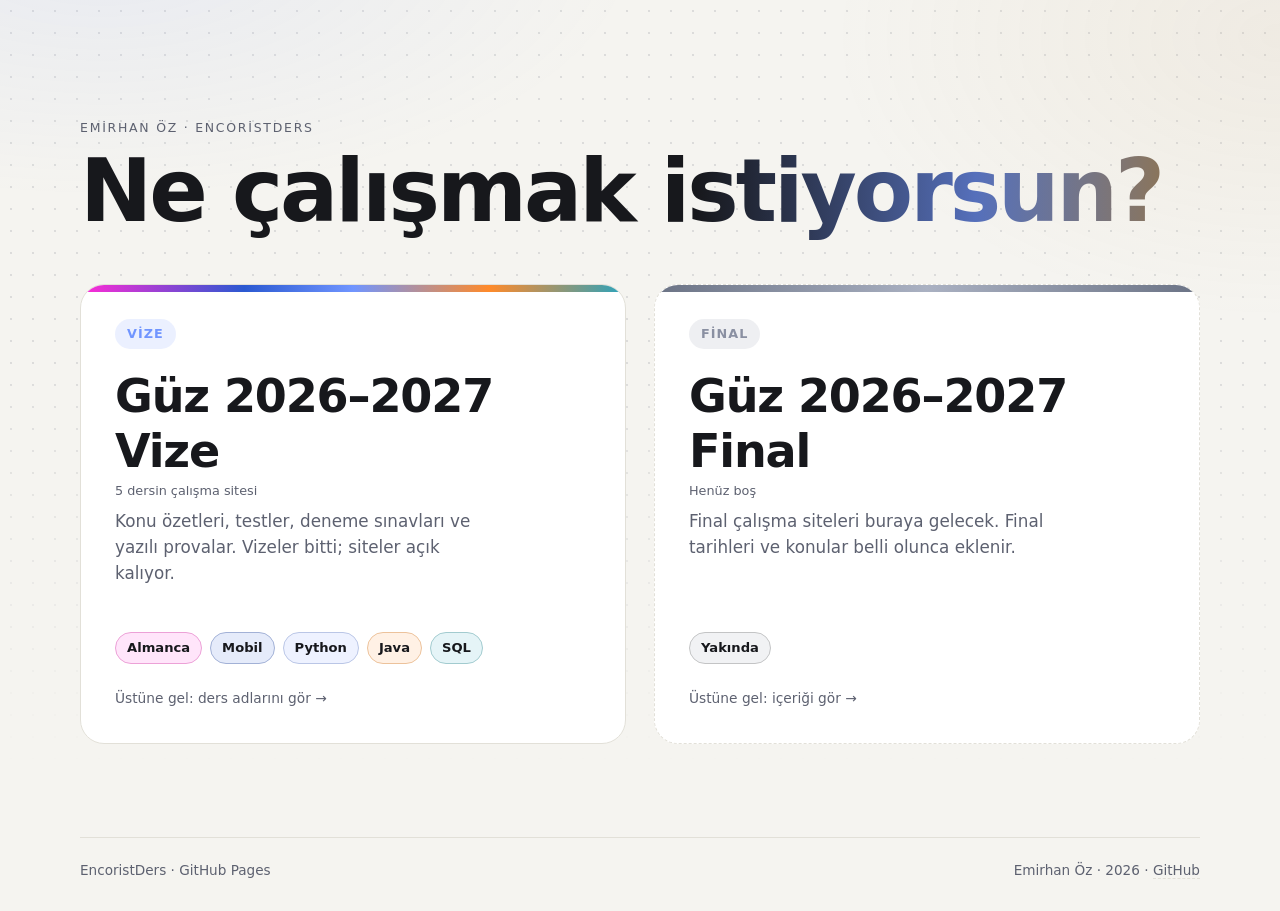
==== index.html @ 5b4c693f "EncoristDers: alt yazı kaldırıldı, başlığa 2 sn'lik parlama efekti Co-Authored-By: Claude Opus 5.5 <" ====
<!DOCTYPE html>
<html lang="tr">
<head>
<meta charset="utf-8">
<meta name="viewport" content="width=device-width, initial-scale=1">
<title>EncoristDers · Çalışma siteleri</title>
<meta name="description" content="GER101 Almanca, MBP221 Mobil Uygulamalar, MBP207 Görsel Programlama, MBP205 Nesne Tabanlı Programlama II ve MBP203 Veri Tabanı ve Yönetimi çalışma siteleri tek yerde.">
<style>

  :root{
    --c1:#7095ff; --c2:#b48a49;
    --bg:#0e0f13; --panel:#16181f; --line:#262a35; --ink:#eceef3; --mute:#9aa1b2;
  }
  @media (prefers-color-scheme: light){
    :root{ --bg:#f5f4f0; --panel:#ffffff; --line:#e2e0d8; --ink:#17181c; --mute:#5d6170; }
  }
  *{box-sizing:border-box}
  html,body{margin:0}
  body{
    min-height:100vh; background:var(--bg); color:var(--ink);
    font:16px/1.55 system-ui,-apple-system,"Segoe UI",Roboto,sans-serif;
    display:flex; flex-direction:column;
  }
  main{width:min(1120px,92vw); margin:0 auto; padding:clamp(40px,9vh,96px) 0 56px; flex:1}
  .eyebrow{font-size:.78rem; letter-spacing:.14em; text-transform:uppercase; color:var(--mute); margin:0 0 10px}
  h1{font-size:clamp(2.2rem,5.5vw,3.6rem); line-height:1.05; margin:0 0 14px; letter-spacing:-.02em}
  .lead{color:var(--mute); max-width:46ch; margin:0 0 48px; font-size:1.05rem}

  /* ---------- kartlar ---------- */
  .grid{display:grid; gap:18px; grid-template-columns:repeat(auto-fit,minmax(240px,1fr))}
  /* Kart dururken hiç dönüştürülmez (düz, tam çözünürlük). Büyüme ölçekle değil gerçek boyutla yapılır. */
  a.card{
    display:block; height:276px; text-decoration:none; color:inherit; border-radius:18px; outline:none;
    position:relative; z-index:0; perspective:1200px;
  }
  .flip{
    position:absolute; inset:0;
    transition:transform .85s cubic-bezier(.45,.05,.2,1.12), inset .55s cubic-bezier(.34,1.45,.55,1);
  }
  a.card.p3d .flip{transform-style:preserve-3d}
  .face{
    position:absolute; inset:0; border-radius:18px; overflow:hidden;
    backface-visibility:hidden; -webkit-backface-visibility:hidden;
    display:flex; flex-direction:column; gap:10px; padding:24px;
    -webkit-font-smoothing:antialiased; text-rendering:optimizeLegibility;
  }
  .face > *{position:relative; z-index:1}
  .front{background:var(--panel); border:1px solid var(--line)}
  .front::before{content:""; position:absolute; inset:0 0 auto 0; height:5px; background:var(--accent)}
  .back{transform:rotateY(180deg)}

  a.card.hov{z-index:2}
  a.card.hov .flip{inset:-10px -9px}
  a.card.flipped .flip{transform:rotateY(180deg)}
  /* Dönüş bitince: 3B katman kalkar, arka yüz düz ve net çizilir */
  a.card.settled .flip{transform:none; transform-style:flat; transition:none}
  a.card.settled .front{visibility:hidden}
  a.card.settled .back{transform:none}
  a.card.snap .flip{transition:none}
  a.card:focus-visible .face{box-shadow:0 0 0 3px var(--accent)}

  .tag{
    align-self:flex-start; font-size:.72rem; font-weight:600; letter-spacing:.08em; text-transform:uppercase;
    padding:4px 10px; border-radius:999px; color:var(--accent);
    background:color-mix(in srgb, var(--accent) 14%, transparent);
  }
  .front h2{margin:4px 0 0; font-size:1.35rem; letter-spacing:-.01em; line-height:1.2}
  .front p{margin:0; color:var(--mute); font-size:.93rem}
  .hint{margin-top:auto; font-size:.8rem; color:var(--mute)}
  .go{margin-top:auto; font-weight:600; font-size:.9rem}

  .front h2 small{display:block; font-size:.8rem; font-weight:500; color:var(--mute); margin-top:3px; letter-spacing:0}
  .front p{margin-bottom:auto}

  /* ---------- arka yüz: Starter Python kart yapısı ---------- */
  .back{padding:0; gap:0; background:#0f1218; color:#e5e8ee; border:1px solid #262c37; box-shadow:0 8px 26px rgba(0,0,0,.35);
    background-image:radial-gradient(circle at 100% 100%, var(--g2), transparent 55%), radial-gradient(circle at 0% 0%, var(--g1), transparent 50%)}
  .ui-bar{display:flex; gap:6px; align-items:center; padding:12px 16px; background:#161a22; border-bottom:1px solid #262c37; position:relative}
  .ui-bar::after{content:""; position:absolute; left:0; right:0; bottom:-1px; height:2px; background:var(--band)}
  .ui-bar i{display:block; padding:4px 10px; border-radius:7px; font-style:normal; font-size:.78rem; color:#98a1b1; white-space:nowrap}
  .ui-bar i.on{background:var(--soft); color:var(--hi); font-weight:600}
  .ui-body{padding:10px 16px 12px; display:flex; flex-direction:column; gap:7px; flex:1}
  .b-title.sm{display:block; font-weight:700; font-size:1rem; background:var(--band); -webkit-background-clip:text; background-clip:text; color:transparent; width:fit-content}
  .code2{font-family:"JetBrains Mono","Cascadia Code",Consolas,Menlo,monospace; font-size:.72rem; line-height:1.5; background:#0b0e13; color:#e5e8ee;
    border:1px solid #262c37; border-radius:10px; padding:8px 11px; white-space:pre; overflow:hidden}
  .code2 .k{color:var(--hi)} .code2 .s{color:#a5e3a1} .code2 .f{color:#f0c38e} .code2 .n{color:#f0c38e} .code2 .t{color:#7fc6ff} .code2 .a{color:#e5c07b}
  .mini{background:#161a22; border:1px solid #262c37; border-radius:10px; padding:8px 11px; display:flex; flex-direction:column; gap:5px; font-size:.74rem; line-height:1.35}
  .mini b{font-weight:600; color:#e5e8ee; font-size:.78rem}
  .mini span{display:flex; align-items:center; gap:7px; color:#c9cfda}
  .mini em{flex:none; min-width:30px; text-align:center; padding:1px 6px; border-radius:6px; font-style:normal; font-size:.66rem; font-weight:700}
  .mini em.der{color:#3fa9ff; background:rgba(63,169,255,.14)} .mini em.die{color:#ff4fd8; background:rgba(255,79,216,.14)} .mini em.das{color:#39ff88; background:rgba(57,255,136,.12)}
  .staffbox{background:#161a22; border:1px solid #262c37; border-radius:10px; padding:6px 10px; color:#e5e8ee}
  .staffbox svg{display:block; width:100%; height:52px}
  .go{color:var(--hi)}
  .wm{position:absolute !important; z-index:0 !important; left:0; right:0; text-align:center; bottom:38px; line-height:1.35; padding:.12em 0; font-weight:800;
      letter-spacing:-.03em; pointer-events:none; white-space:nowrap; user-select:none; font-size:2.6rem; color:transparent;
      background:var(--band); -webkit-background-clip:text; background-clip:text; opacity:.3}
  .front::before{background:var(--band)}

  .ger{--accent:#ff2bd6; --band:linear-gradient(90deg,#00f0ff,#ff2bd6); --soft:#2a1430; --hi:#5ff6ff; --g1:rgba(0,240,255,.14); --g2:rgba(255,43,214,.18)}
  .mbp{--accent:#2b59d1; --band:linear-gradient(90deg,#2b59d1,#7095ff); --soft:#1b2440; --hi:#8fb0ff; --g1:rgba(43,89,209,.16); --g2:rgba(112,149,255,.14)}
  .py{--accent:#7095ff; --band:linear-gradient(90deg,#7095ff,#4fc3dc); --soft:#1b2440; --hi:#9ab4ff; --g1:rgba(112,149,255,.15); --g2:rgba(79,195,220,.14)}
  .oop{--accent:#d9600b; --band:linear-gradient(90deg,#ffb45c,#ff8a2a 50%,#5fa8e0); --soft:#33261a; --hi:#ffad5e; --g1:rgba(255,138,42,.15); --g2:rgba(95,168,224,.14)}
  .db{--accent:#00758f; --band:linear-gradient(90deg,#4cc3dc,#2aa3bd 45%,#f5a945); --soft:#14303a; --hi:#6fd6ec; --g1:rgba(76,195,220,.15); --g2:rgba(245,169,69,.14)}

  /* dokunmatik: takla yok, kart düz kalır */
  @media (prefers-reduced-motion: reduce){ .flip{transition:none} }


  /* ---------- sayfa dolgusu: soluk doku + ek bölümler ---------- */
  body{position:relative; isolation:isolate}
  body::before{content:""; position:fixed; inset:0; z-index:-1; pointer-events:none;
    background:
      radial-gradient(60vw 40vh at 8% -6%, rgba(112,149,255,.09), transparent 70%),
      radial-gradient(50vw 45vh at 100% 4%, rgba(180,138,73,.08), transparent 70%),
      radial-gradient(rgba(140,146,160,.18) 1px, transparent 1.4px) 0 0/22px 22px;
    background:
      radial-gradient(60vw 40vh at 8% -6%, color-mix(in srgb, var(--c1) 9%, transparent), transparent 70%),
      radial-gradient(50vw 45vh at 100% 4%, color-mix(in srgb, var(--c2) 8%, transparent), transparent 70%),
      radial-gradient(color-mix(in srgb, var(--mute) 16%, transparent) 1px, transparent 1.4px) 0 0/22px 22px;
    -webkit-mask-image:linear-gradient(180deg,#000 0,#000 40%,transparent 85%); mask-image:linear-gradient(180deg,#000 0,#000 40%,transparent 85%)}
  .lead{margin-bottom:22px}
  .stats{display:flex; flex-wrap:wrap; gap:8px; list-style:none; padding:0; margin:0 0 40px}
  .stats li{display:inline-flex; align-items:baseline; gap:6px; padding:6px 13px; border-radius:99px; font-size:.86rem; color:var(--mute);
    background:color-mix(in srgb, var(--panel) 70%, transparent); border:1px solid var(--line)}
  .stats b{color:var(--ink); font-weight:700}
  @media (max-width:640px){
    body::before{-webkit-mask-image:linear-gradient(180deg,#000 0,#000 55%,rgba(0,0,0,.35) 100%); mask-image:linear-gradient(180deg,#000 0,#000 55%,rgba(0,0,0,.35) 100%);
      background:
        radial-gradient(110vw 45vh at 0% -8%, rgba(112,149,255,.15), transparent 70%),
        radial-gradient(100vw 50vh at 100% 12%, rgba(180,138,73,.13), transparent 70%),
        radial-gradient(rgba(140,146,160,.2) 1px, transparent 1.5px) 0 0/20px 20px}
  }
  .more{margin-top:56px}
  .sec{display:flex; align-items:center; gap:10px; font-size:.78rem; letter-spacing:.14em; text-transform:uppercase; color:var(--mute); font-weight:700; margin:0 0 14px}
  .sec::after{content:""; flex:1; height:1px; background:var(--line)}
  .ql-grid{display:grid; gap:14px; grid-template-columns:repeat(auto-fit,minmax(220px,1fr))}
  .ql{--cm:color-mix(in srgb, var(--c) 55%, var(--mute)); background:color-mix(in srgb, var(--panel) 82%, transparent); border:1px solid var(--line);
    border-radius:16px; padding:16px 16px 10px; position:relative; overflow:hidden}
  .ql::before{content:""; position:absolute; inset:0 auto 0 0; width:3px; background:var(--cm); opacity:.7}
  .ql-h{display:flex; align-items:center; gap:8px; margin:0 0 8px; font-weight:700; font-size:.95rem}
  .ql-h i{width:8px; height:8px; border-radius:50%; background:var(--cm)}
  .ql-h small{margin-left:auto; color:var(--mute); font-weight:500; font-size:.78rem}
  .ql a{display:flex; justify-content:space-between; gap:8px; padding:7px 8px; margin:0 -8px; border-radius:8px; color:var(--mute); text-decoration:none; font-size:.9rem;
    transition:background .2s, color .2s}
  .ql a span{opacity:0; transform:translateX(-4px); transition:.2s}
  .ql a:hover, .ql a:focus-visible{color:var(--ink); background:color-mix(in srgb, var(--cm) 12%, transparent); outline:none}
  .ql a:hover span, .ql a:focus-visible span{opacity:1; transform:none; color:var(--cm)}
  .duo{display:grid; gap:14px; grid-template-columns:1.15fr 1fr; margin-top:34px}
  @media (max-width:820px){ .duo{grid-template-columns:1fr} }
  .panel{background:color-mix(in srgb, var(--panel) 82%, transparent); border:1px solid var(--line); border-radius:16px; padding:18px 18px 8px}
  .tl{list-style:none; margin:0; padding:0}
  .tl li{display:grid; grid-template-columns:auto 1fr; gap:4px 12px; padding:0 0 14px 0; position:relative}
  .tl li::before{content:""; grid-row:1/3; width:9px; height:9px; margin-top:6px; border-radius:50%; background:var(--panel);
    border:2px solid color-mix(in srgb, var(--c) 55%, var(--mute))}
  .tl li:not(:last-child)::after{content:""; position:absolute; left:5px; top:19px; bottom:2px; width:1px; background:var(--line)}
  .tl b{font-size:.93rem}
  .tl span{grid-column:2; color:var(--mute); font-size:.86rem}
  .steps{list-style:none; counter-reset:s; margin:0; padding:0}
  .steps li{counter-increment:s; display:grid; grid-template-columns:30px 1fr; gap:10px; padding:0 0 14px}
  .steps li::before{content:counter(s); width:26px; height:26px; display:grid; place-items:center; border-radius:8px; font-weight:700; font-size:.85rem;
    color:var(--mute); background:color-mix(in srgb, var(--mute) 12%, transparent)}
  .steps b{display:block; font-size:.93rem}
  .steps span{color:var(--mute); font-size:.86rem}
  footer{display:flex; flex-wrap:wrap; gap:6px 18px; justify-content:space-between}
  footer a{color:var(--mute); text-decoration:none; border-bottom:1px dashed var(--line)}
  footer a:hover{color:var(--ink)}
  footer{width:min(1120px,92vw); margin:0 auto; padding:22px 0 30px; border-top:1px solid var(--line); color:var(--mute); font-size:.85rem}

  /* ---------- ana ekran: "Ne çalışmak istiyorsun?" ---------- */
  .home{min-height:calc(100vh - 200px); display:flex; flex-direction:column; justify-content:center}
  .ask{font-size:clamp(2.6rem,7.2vw,5.4rem); line-height:1.02; letter-spacing:-.035em; margin:0 0 14px; font-weight:800;
    background:linear-gradient(90deg,var(--ink) 0 55%,color-mix(in srgb,var(--c1) 70%,var(--ink)) 80%,color-mix(in srgb,var(--c2) 80%,var(--ink)));
    -webkit-background-clip:text; background-clip:text; color:transparent; padding-bottom:.06em}
  .home .ask{margin-bottom:44px; animation:ask-glow 2s ease-in-out infinite}
  @keyframes ask-glow{
    0%,100%{filter:drop-shadow(0 0 0 transparent)}
    50%{filter:drop-shadow(0 0 14px color-mix(in srgb,var(--c1) 55%,transparent)) drop-shadow(0 0 30px color-mix(in srgb,var(--c2) 28%,transparent))}
  }
  @media (prefers-reduced-motion: reduce){ .home .ask{animation:none} }
  .big-grid{display:grid; gap:28px; grid-template-columns:repeat(2,minmax(0,1fr))}
  @media (max-width:760px){ .big-grid{grid-template-columns:1fr; gap:18px} a.card.big{height:360px} a.card.big .face{padding:26px} }
  @media (hover:none){ a.card.big .hint{display:none} }
  a.card.big{height:460px}
  a.card.big .face{padding:34px; border-radius:24px}
  a.card.big .back{padding:0}
  a.card.big .front::before{height:7px}
  a.card.big.hov .flip{inset:-14px -12px}
  a.card.big .front h2{font-size:clamp(2rem,3.6vw,2.9rem); letter-spacing:-.025em; margin-top:10px}
  a.card.big .front p{font-size:1.05rem; max-width:34ch}
  a.card.big .tag{font-size:.8rem; padding:5px 12px}
  .chips{display:flex; flex-wrap:wrap; gap:8px; margin-top:auto}
  .chips i{font-style:normal; font-size:.82rem; font-weight:600; padding:5px 11px; border-radius:999px; border:1px solid var(--line);
    color:var(--ink); background:color-mix(in srgb,var(--c) 12%,transparent); border-color:color-mix(in srgb,var(--c) 35%,var(--line))}
  a.card.big .hint{margin-top:14px; font-size:.86rem}
  a.card.big .wm{font-size:5.2rem; bottom:26px; opacity:.22}
  a.card.big .ui-bar{padding:14px 20px} a.card.big .ui-bar i{font-size:.86rem}
  a.card.big .ui-body{padding:16px 22px 18px; gap:9px}
  a.card.big .b-title.sm{font-size:1.25rem; margin-bottom:4px}
  .rows{display:flex; flex-direction:column; gap:8px}
  .rows span{display:flex; align-items:center; gap:12px; background:#161a22; border:1px solid #262c37; border-radius:12px; padding:9px 14px;
    font-size:.98rem; font-weight:600; color:#e5e8ee; position:relative; overflow:hidden}
  .rows span::before{content:""; position:absolute; inset:0 auto 0 0; width:4px; background:var(--c)}
  .rows em{flex:none; min-width:70px; font-style:normal; font-size:.74rem; font-weight:800; letter-spacing:.06em; color:var(--c);
    padding:3px 8px; border-radius:7px; background:color-mix(in srgb,var(--c) 16%,transparent); text-align:center}
  .rows small{margin-left:auto; font-size:.76rem; font-weight:500; color:#98a1b1; white-space:nowrap}
  @media (max-width:520px){ .rows small{display:none} }
  .all{--accent:#7095ff; --band:linear-gradient(90deg,#ff2bd6,#2b59d1 30%,#7095ff 50%,#ff8a2a 75%,#2aa3bd); --soft:#1b2440; --hi:#9ab4ff;
    --g1:rgba(112,149,255,.16); --g2:rgba(255,138,42,.13)}
  /* dokunmatikte arka yüz görünmediği için ön yüzde ders çipleri var */
  .back-link{display:inline-flex; gap:8px; align-items:center; color:var(--mute); text-decoration:none; font-size:.92rem; margin:0 0 18px}
  .back-link:hover{color:var(--ink)}
  .fin{--accent:#8a90a2; --band:linear-gradient(90deg,#6b7385,#aab1c2 50%,#6b7385); --soft:#22262f; --hi:#c6ccd9; --g1:rgba(170,177,194,.10); --g2:rgba(107,115,133,.12)}
  .fin .front{border-style:dashed}
  .empty{display:flex; flex-direction:column; gap:6px; background:#161a22; border:1px dashed #3a4150; border-radius:12px; padding:22px 18px; color:#98a1b1; font-size:.92rem; text-align:center}
  .empty b{color:#e5e8ee; font-size:1.05rem}
  .final-empty{display:flex; flex-direction:column; gap:8px; align-items:flex-start; margin-top:26px; padding:34px 30px; border:1.5px dashed var(--line); border-radius:22px;
    background:color-mix(in srgb, var(--panel) 70%, transparent); color:var(--mute); max-width:640px}
  .final-empty b{color:var(--ink); font-size:1.25rem}
  .final-empty a{margin-top:8px; color:var(--c1); font-weight:600; text-decoration:none}
  [hidden]{display:none !important}
</style>
<style id="vt-slide">
@view-transition{navigation:auto}
::view-transition-old(root){animation:.5s cubic-bezier(.65,0,.25,1) both vt-out-l}
::view-transition-new(root){animation:.5s cubic-bezier(.65,0,.25,1) both vt-in-r}
html:active-view-transition-type(back)::view-transition-old(root){animation-name:vt-out-r}
html:active-view-transition-type(back)::view-transition-new(root){animation-name:vt-in-l}
@keyframes vt-out-l{to{transform:translateX(-100%)}}
@keyframes vt-in-r{from{transform:translateX(100%)}}
@keyframes vt-out-r{to{transform:translateX(100%)}}
@keyframes vt-in-l{from{transform:translateX(-100%)}}
@media (prefers-reduced-motion:reduce){@view-transition{navigation:none}}
</style>
<script id="vt-dir">
addEventListener('pagereveal',function(e){if(!e.viewTransition)return;try{var a=navigation.activation;if(!a||!a.from)return;var d=function(u){return new URL(u).pathname.replace(/index\.html$/,'').split('/').filter(Boolean).length};e.viewTransition.types.add(d(a.entry.url)<d(a.from.url)?'back':'forward')}catch(_){}});
</script>
</head>
<body>
<main>
  <section class="home" id="home">
    <p class="eyebrow">Emirhan Öz · EncoristDers</p>
    <h1 class="ask">Ne çalışmak istiyorsun?</h1>
    <div class="big-grid">
      <a class="card big all" href="#vize" aria-label="Güz 2026–2027 Vize: 5 dersin çalışma sitelerini aç">
        <div class="flip">
          <div class="face front">
            <span class="tag">Vize</span>
            <h2>Güz 2026–2027 Vize<small>5 dersin çalışma sitesi</small></h2>
            <p>Konu özetleri, testler, deneme sınavları ve yazılı provalar. Vizeler bitti; siteler açık kalıyor.</p>
            <div class="chips"><i style="--c:#ff2bd6">Almanca</i><i style="--c:#2b59d1">Mobil</i><i style="--c:#7095ff">Python</i><i style="--c:#ff8a2a">Java</i><i style="--c:#2aa3bd">SQL</i></div>
            <span class="hint">Üstüne gel: ders adlarını gör →</span>
          </div>
          <div class="face back" aria-hidden="true">
            <span class="wm">Vize</span>
            <div class="ui-bar"><i class="on">Dersler</i><i>Genel Tekrar</i><i>Test</i></div>
            <div class="ui-body">
              <span class="b-title sm">Güz 2026–2027 · Vize</span>
              <div class="rows">
                <span style="--c:#ff2bd6"><em>GER101</em>Almanca I<small>Tekrar · Test · Kelimeler</small></span>
                <span style="--c:#5b84ff"><em>MBP221</em>Mobil Uygulamalar ve Teknolojiler<small>Tekrar · Test</small></span>
                <span style="--c:#7095ff"><em>MBP207</em>Görsel Programlama<small>Python · Kod</small></span>
                <span style="--c:#ff8a2a"><em>MBP205</em>Nesne Tabanlı Programlama II<small>Java · Yazılı</small></span>
                <span style="--c:#2aa3bd"><em>MBP203</em>Veri Tabanı ve Yönetimi<small>SQL · Kahoot</small></span>
              </div>
              <span class="go">Vize sitelerini aç →</span>
            </div>
          </div>
        </div>
      </a>
      <a class="card big fin" href="#final" aria-label="Güz 2026–2027 Final: henüz boş">
        <div class="flip">
          <div class="face front">
            <span class="tag">Final</span>
            <h2>Güz 2026–2027 Final<small>Henüz boş</small></h2>
            <p>Final çalışma siteleri buraya gelecek. Final tarihleri ve konular belli olunca eklenir.</p>
            <div class="chips"><i style="--c:#8a90a2">Yakında</i></div>
            <span class="hint">Üstüne gel: içeriği gör →</span>
          </div>
          <div class="face back" aria-hidden="true">
            <span class="wm">Final</span>
            <div class="ui-bar"><i class="on">Dersler</i><i>Genel Tekrar</i><i>Test</i></div>
            <div class="ui-body">
              <span class="b-title sm">Güz 2026–2027 · Final</span>
              <div class="empty"><b>Henüz ders yok</b>Final siteleri eklendikçe ders adları burada listelenecek.</div>
              <span class="go">Final sayfasını aç →</span>
            </div>
          </div>
        </div>
      </a>
    </div>
  </section>

  <section id="vize" hidden>
  <a class="back-link" href="#">← Ne çalışmak istiyorsun?</a>
  <p class="eyebrow">EncoristDers</p>
  <h1>Güz 2026–2027 Vize</h1>
  <p class="lead">Güz 2026–2027 vize çalışma siteleri. Kartın üstüne gel, açılacak sitenin temasını gör.</p>
  <ul class="stats"><li><b>5</b>ders</li><li>Almanca · Mobil · Python · Java · SQL</li></ul>

  <div class="grid">
    <a class="card ger" href="ger101/" aria-label="GER101 Almanca I sitesini aç">
      <div class="flip">
        <div class="face front">
          <span class="tag">GER101</span>
          <h2>Almanca I</h2>
          <p>Ara sınav hazırlığı: Schritte international Neu 1, Lektion 1–4.</p>
        </div>
        <div class="face back" aria-hidden="true">
          <span class="wm">Almanca</span>
          <div class="ui-bar"><i class="on">Genel Tekrar</i><i>Test</i><i>Kelimeler</i></div>
          <div class="ui-body">
            <span class="b-title sm">GER101 · Almanca I</span>
            <div class="mini"><b>Kelimeler</b><span><em class="der">der</em>Tisch · masa</span><span><em class="die">die</em>Lampe · lamba</span><span><em class="das">das</em>Buch · kitap</span></div>
            <span class="go">Siteyi aç →</span>
          </div>
        </div>
      </div>
    </a>

    <a class="card mbp" href="mbp221/" aria-label="MBP221 Mobil Uygulamalar ve Teknolojiler sitesini aç">
      <div class="flip">
        <div class="face front">
          <span class="tag">MBP221</span>
          <h2>Mobil Uygulamalar ve Teknolojiler</h2>
          <p>Vize çalışması: mobil geliştirme ve React Native, soru bankası.</p>
        </div>
        <div class="face back" aria-hidden="true">
          <span class="wm">Mobil</span>
          <div class="ui-bar"><i class="on">Genel Tekrar</i><i>Test</i></div>
          <div class="ui-body">
            <span class="b-title sm">MBP221 · Mobil Uygulamalar</span>
            <div class="code2"><span class="k">import</span> { Text }
  <span class="k">from</span> <span class="s">'react-native'</span>;
&lt;<span class="f">Text</span>&gt;Merhaba&lt;/<span class="f">Text</span>&gt;</div>
            <span class="go">Siteyi aç →</span>
          </div>
        </div>
      </div>
    </a>

    <a class="card py" href="mbp207/" aria-label="MBP207 Görsel Programlama sitesini aç">
      <div class="flip">
        <div class="face front">
          <span class="tag">MBP207</span>
          <h2>Görsel Programlama</h2>
          <p>Python vizesi: test, boşluk doldurma, kod tamamlama ve yazma soruları.</p>
        </div>
        <div class="face back" aria-hidden="true">
          <span class="wm">Python</span>
          <div class="ui-bar"><i class="on">Test</i><i>Konu Anlatımı</i><i>Kod</i></div>
          <div class="ui-body">
            <span class="b-title sm">MBP207 · Görsel Programlama</span>
            <div class="code2"><span class="k">for</span> i <span class="k">in</span> <span class="f">range</span>(<span class="n">3</span>):
    <span class="f">print</span>(<span class="s">f"Gelir {i}"</span>)</div>
            <span class="go">Siteyi aç →</span>
          </div>
        </div>
      </div>
    </a>

    <a class="card oop" href="mbp205/" aria-label="MBP205 Nesne Tabanlı Programlama II sitesini aç">
      <div class="flip">
        <div class="face front">
          <span class="tag">MBP205</span>
          <h2>Nesne Tabanlı Programlama II</h2>
          <p>Java vizesi: kalıtım, kapsülleme, soyutlama, çok biçimlilik, soyut sınıf, arayüz, UML; 7 soruluk yazılı prova.</p>
        </div>
        <div class="face back" aria-hidden="true">
          <span class="wm">Java</span>
          <div class="ui-bar"><i>Genel Tekrar</i><i class="on">Yazılı prova</i><i>Test</i></div>
          <div class="ui-body">
            <span class="b-title sm">MBP205 · NTP II (Java)</span>
            <div class="code2"><span class="k">class</span> <span class="t">Kedi</span> <span class="k">extends</span> <span class="t">Hayvan</span>
  <span class="k">implements</span> <span class="t">Kosabilir</span> {
  <span class="a">@Override</span> ...</div>
            <span class="go">Siteyi aç →</span>
          </div>
        </div>
      </div>
    </a>

    <a class="card db" href="mbp203/" aria-label="MBP203 Veri Tabanı ve Yönetimi sitesini aç">
      <div class="flip">
        <div class="face front">
          <span class="tag">MBP203</span>
          <h2>Veri Tabanı ve Yönetimi</h2>
          <p>MySQL: ilişkisel model, SQL, JOIN, GROUP BY / HAVING, görünüm ve tetikleyiciler; 5 deneme sınavı.</p>
        </div>
        <div class="face back" aria-hidden="true">
          <span class="wm">SQL</span>
          <div class="ui-bar"><i class="on">Genel Tekrar</i><i>Test</i></div>
          <div class="ui-body">
            <span class="b-title sm">MBP203 · Veri Tabanı (MySQL)</span>
            <div class="code2"><span class="k">SELECT</span> sehir, <span class="f">COUNT</span>(*)
<span class="k">FROM</span> musteriler
<span class="k">GROUP BY</span> sehir
<span class="k">HAVING</span> <span class="f">COUNT</span>(*) &gt; <span class="n">1</span>;</div>
            <span class="go">Siteyi aç →</span>
          </div>
        </div>
      </div>
    </a>

  </div>
  <section class="more" aria-label="Ek bölümler">
    <h2 class="sec">Hızlı erişim</h2>
    <div class="ql-grid">
      <div class="ql" style="--c:#ff2bd6"><p class="ql-h"><i></i>GER101</p>
        <a href="ger101/#tekrar">Konu tekrarı<span>→</span></a>
        <a href="ger101/#tekrar/tuzaklar">Tuzaklar<span>→</span></a>
        <a href="ger101/#test">Testler<span>→</span></a>
        <a href="ger101/#test/kelime-artikel">Artikel testi<span>→</span></a>
      </div>
      <div class="ql" style="--c:#2b59d1"><p class="ql-h"><i></i>MBP221</p>
        <a href="mbp221/#tekrar">Konu tekrarı<span>→</span></a>
        <a href="mbp221/#tekrar/tuzaklar">Tuzaklar<span>→</span></a>
        <a href="mbp221/#test">Testler<span>→</span></a>
      </div>
      <div class="ql" style="--c:#7095ff"><p class="ql-h"><i></i>MBP207</p>
        <a href="mbp207/#kod">Kod alıştırmaları (Python)<span>→</span></a>
        <a href="mbp207/#kopya">Kopya kağıdı fikirleri<span>→</span></a>
        <a href="mbp207/#test">Tüm testler<span>→</span></a>
        <a href="mbp207/#test/konu-kosul">Koşullar<span>→</span></a>
        <a href="mbp207/#test/konu-dongu">Döngüler<span>→</span></a>
        <a href="mbp207/#test/konu-fonksiyon">Fonksiyonlar<span>→</span></a>
      </div>
      <div class="ql" style="--c:#d9600b"><p class="ql-h"><i></i>MBP205</p>
        <a href="mbp205/#yazili">Yazılı prova (7 soru)<span>→</span></a>
        <a href="mbp205/#tekrar/arayuz">Soyut sınıf ve arayüz<span>→</span></a>
        <a href="mbp205/#tekrar/uml">UML diyagramları<span>→</span></a>
        <a href="mbp205/#test/tahta">Tahtadaki maddeler<span>→</span></a>
      </div>
      <div class="ql" style="--c:#00758f"><p class="ql-h"><i></i>MBP203</p>
        <a href="mbp203/#test/deneme1">Deneme sınavı 1<span>→</span></a>
        <a href="mbp203/#test/uygulama">GROUP BY / HAVING uygulaması<span>→</span></a>
        <a href="mbp203/#tekrar/iliskisel">ER diyagramı ve anahtarlar<span>→</span></a>
        <a href="mbp203/#tekrar/ileri2">JOIN türleri<span>→</span></a>
      </div>
    </div>
    <div class="duo">
      <div class="panel"><h2 class="sec">Son eklenenler</h2><ol class="tl">
        <li style="--c:#00758f"><b>MBP203 · Veri Tabanı ve Yönetimi</b><span>Yeni site: 7 konu özeti (MySQL), ER diyagramları, 217 soru, 5 deneme sınavı (17 test + 2 boşluk + 1 eşleştirme); SQL cevapları gerçek veri tabanında doğrulandı.</span></li>
        <li style="--c:#7095ff"><b>Tüm siteler · yeni arayüz</b><span>Kartlar ve siteler Starter Python düzeninde. Piano notes DersForAll'a taşındı.</span></li>
        <li style="--c:#d9600b"><b>MBP205 · Nesne Tabanlı Programlama II</b><span>Yeni site: tahtadaki konular, UML çizimleri, 7 soruluk açık uçlu yazılı prova (21 soru, model cevaplar), 121 test sorusu.</span></li>
        <li style="--c:#7095ff"><b>Tüm siteler · Yanlışlarım, arama, sesli okuma</b><span>Yanlış yaptığın sorular ayrı testte birikir; 🔍 ile site içinde ara; Almanca ve İngilizce kelimeleri dinle.</span></li>
        <li style="--c:#7095ff"><b>MBP207 Görsel Programlama</b><span>Python vizesi için test, boşluk doldurma, kod tamamlama ve yazma soruları.</span></li>
      </ol></div>
      <div class="panel"><h2 class="sec">Nasıl çalışılır?</h2><ol class="steps">
        <li><div><b>Önce konu özetini oku</b><span>Tekrar bölümleri dersin ya da kitabın sırasını izler; tuzak notlarına özellikle bak.</span></div></li>
        <li><div><b>Konu testleriyle kendini dene</b><span>Her konunun kendi testi var; yanlış yaptığın yerde özete geri dön.</span></div></li>
        <li><div><b>Sınavdan önce karışık test ve Yanlışlarım</b><span>Rastgele testler bütün konulardan soru çeker; yanlış yaptıkların Yanlışlarım bölümünde birikir.</span></div></li>
      </ol></div>
    </div>
  </section>
  </section>

  <section id="final" hidden>
    <a class="back-link" href="#">← Ne çalışmak istiyorsun?</a>
    <p class="eyebrow">EncoristDers</p>
    <h1>Güz 2026–2027 Final</h1>
    <div class="final-empty">
      <b>Henüz burada bir şey yok</b>
      <span>Final çalışma siteleri hazırlandıkça bu sayfaya kart olarak eklenecek. Vize siteleri bu arada açık.</span>
      <a href="#vize">Vize sitelerine git →</a>
    </div>
  </section>
</main>
<footer><span>EncoristDers · GitHub Pages</span><span>Emirhan Öz · 2026 · <a href="https://github.com/Emirhan-Ozz/EncoristDers">GitHub</a></span></footer>
<script>
(function(){
  if (matchMedia('(hover: none)').matches) return;
  var reduce = matchMedia('(prefers-reduced-motion: reduce)').matches;
  var cards = [].slice.call(document.querySelectorAll('a.card'));
  cards.forEach(function(c){
    var f = c.querySelector('.flip'), want = false;
    function on(){ want = true; c.classList.add('hov'); if (reduce) c.classList.add('settled'); else c.classList.add('p3d','flipped'); }
    function off(){
      want = false;
      if (c.classList.contains('settled') && !reduce){
        c.classList.add('snap'); c.classList.remove('settled'); void f.offsetWidth; c.classList.remove('snap');
      }
      c.classList.remove('hov','flipped','settled');
    }
    f.addEventListener('transitionend', function(e){
      if (e.target !== f || e.propertyName !== 'transform') return;
      if (want && c.classList.contains('flipped')) c.classList.add('settled');
      else if (!want && !c.classList.contains('flipped')) c.classList.remove('p3d');
    });
    c.addEventListener('mouseenter', on); c.addEventListener('mouseleave', off);
    c.addEventListener('focus', on); c.addEventListener('blur', off);
  });
  addEventListener('pageshow', function(e){ if (e.persisted) cards.forEach(function(c){ c.classList.remove('hov','flipped','settled','snap','p3d'); }); });
})();
</script>
<script>
(function(){
  var V = { '': document.getElementById('home'), '#vize': document.getElementById('vize'), '#final': document.getElementById('final') };
  var T = { '': 'EncoristDers · Ne çalışmak istiyorsun?', '#vize': 'Güz 2026–2027 Vize · EncoristDers', '#final': 'Güz 2026–2027 Final · EncoristDers' };
  function route(){
    var h = location.hash === '#dersler' ? '#vize' : location.hash;
    if (!V[h]) h = '';
    for (var k in V) V[k].hidden = k !== h;
    document.title = T[h];
    document.querySelectorAll('a.card').forEach(function(c){ c.classList.remove('hov','flipped','settled','snap','p3d'); });
    scrollTo(0, 0);
  }
  addEventListener('hashchange', route); route();
})();
</script>
</body>
</html>
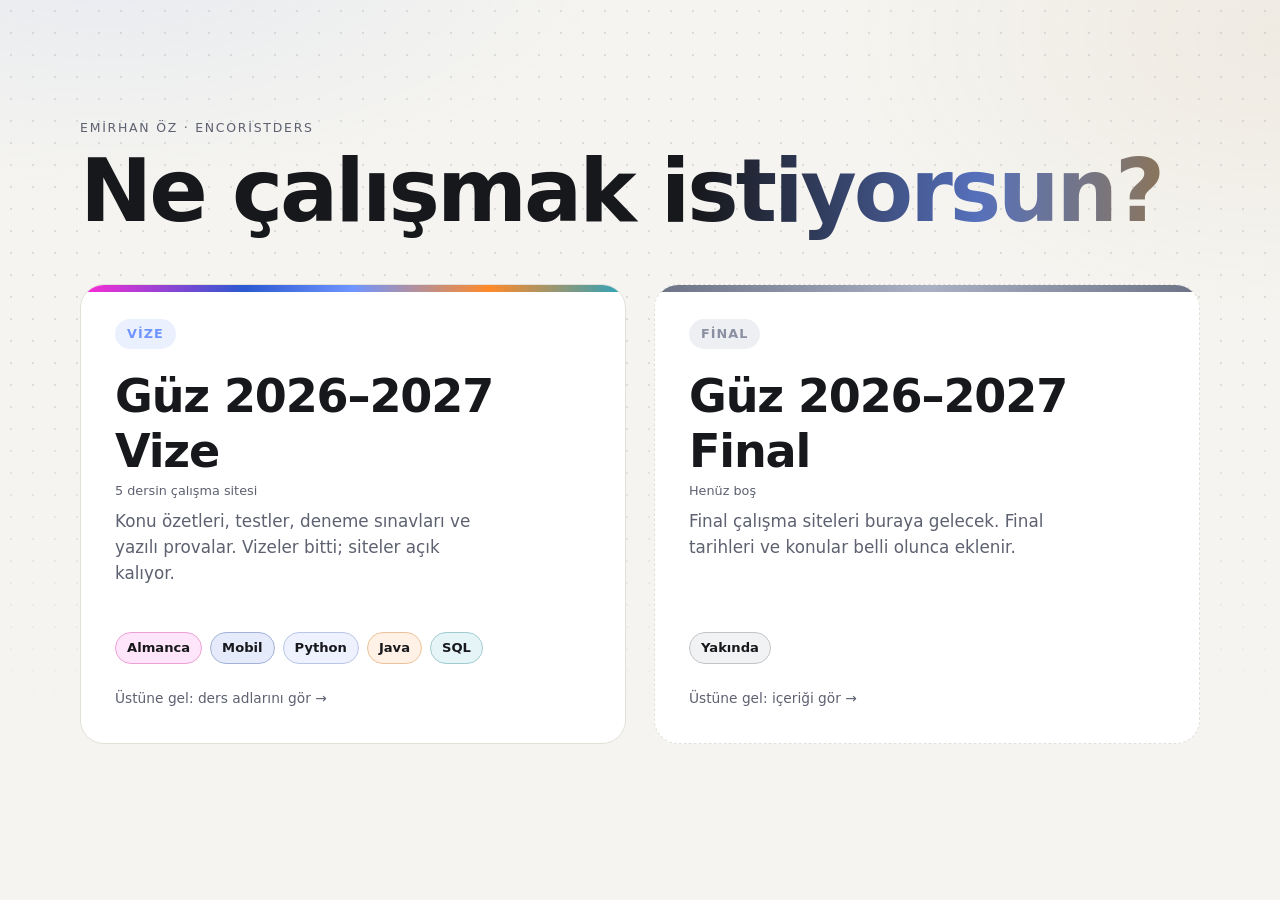
==== commit 4063db0c: "EncoristDers: alt bilgi kaldırıldı; başlıkta 2 sn'lik kayan ışık efekti Co-Authored-By: Claude Opus " ====
--- a/index.html
+++ b/index.html
@@ -168,14 +168,22 @@
   footer{width:min(1120px,92vw); margin:0 auto; padding:22px 0 30px; border-top:1px solid var(--line); color:var(--mute); font-size:.85rem}
 
   /* ---------- ana ekran: "Ne çalışmak istiyorsun?" ---------- */
+  :root{--shine:#9fb6ff; --shine2:#ffd28a}
+  @media (prefers-color-scheme: light){ :root{--shine:rgba(255,255,255,.92); --shine2:#c9d6ff} }
   .home{min-height:calc(100vh - 200px); display:flex; flex-direction:column; justify-content:center}
   .ask{font-size:clamp(2.6rem,7.2vw,5.4rem); line-height:1.02; letter-spacing:-.035em; margin:0 0 14px; font-weight:800;
     background:linear-gradient(90deg,var(--ink) 0 55%,color-mix(in srgb,var(--c1) 70%,var(--ink)) 80%,color-mix(in srgb,var(--c2) 80%,var(--ink)));
     -webkit-background-clip:text; background-clip:text; color:transparent; padding-bottom:.06em}
-  .home .ask{margin-bottom:44px; animation:ask-glow 2s ease-in-out infinite}
-  @keyframes ask-glow{
-    0%,100%{filter:drop-shadow(0 0 0 transparent)}
-    50%{filter:drop-shadow(0 0 14px color-mix(in srgb,var(--c1) 55%,transparent)) drop-shadow(0 0 30px color-mix(in srgb,var(--c2) 28%,transparent))}
+  .home .ask{margin-bottom:44px;
+    background:
+      linear-gradient(105deg, transparent 38%, var(--shine) 48%, var(--shine2) 50%, var(--shine) 52%, transparent 62%) 160% 0/250% 100% no-repeat,
+      linear-gradient(90deg,var(--ink) 0 55%,color-mix(in srgb,var(--c1) 70%,var(--ink)) 80%,color-mix(in srgb,var(--c2) 80%,var(--ink)));
+    -webkit-background-clip:text; background-clip:text; color:transparent;
+    animation:ask-shine 2s ease-in-out infinite}
+  @keyframes ask-shine{
+    0%{background-position:160% 0,0 0; filter:drop-shadow(0 0 0 transparent)}
+    50%{filter:drop-shadow(0 0 10px color-mix(in srgb,var(--c1) 40%,transparent))}
+    80%,100%{background-position:-60% 0,0 0; filter:drop-shadow(0 0 0 transparent)}
   }
   @media (prefers-reduced-motion: reduce){ .home .ask{animation:none} }
   .big-grid{display:grid; gap:28px; grid-template-columns:repeat(2,minmax(0,1fr))}
@@ -466,7 +474,6 @@
     </div>
   </section>
 </main>
-<footer><span>EncoristDers · GitHub Pages</span><span>Emirhan Öz · 2026 · <a href="https://github.com/Emirhan-Ozz/EncoristDers">GitHub</a></span></footer>
 <script>
 (function(){
   if (matchMedia('(hover: none)').matches) return;
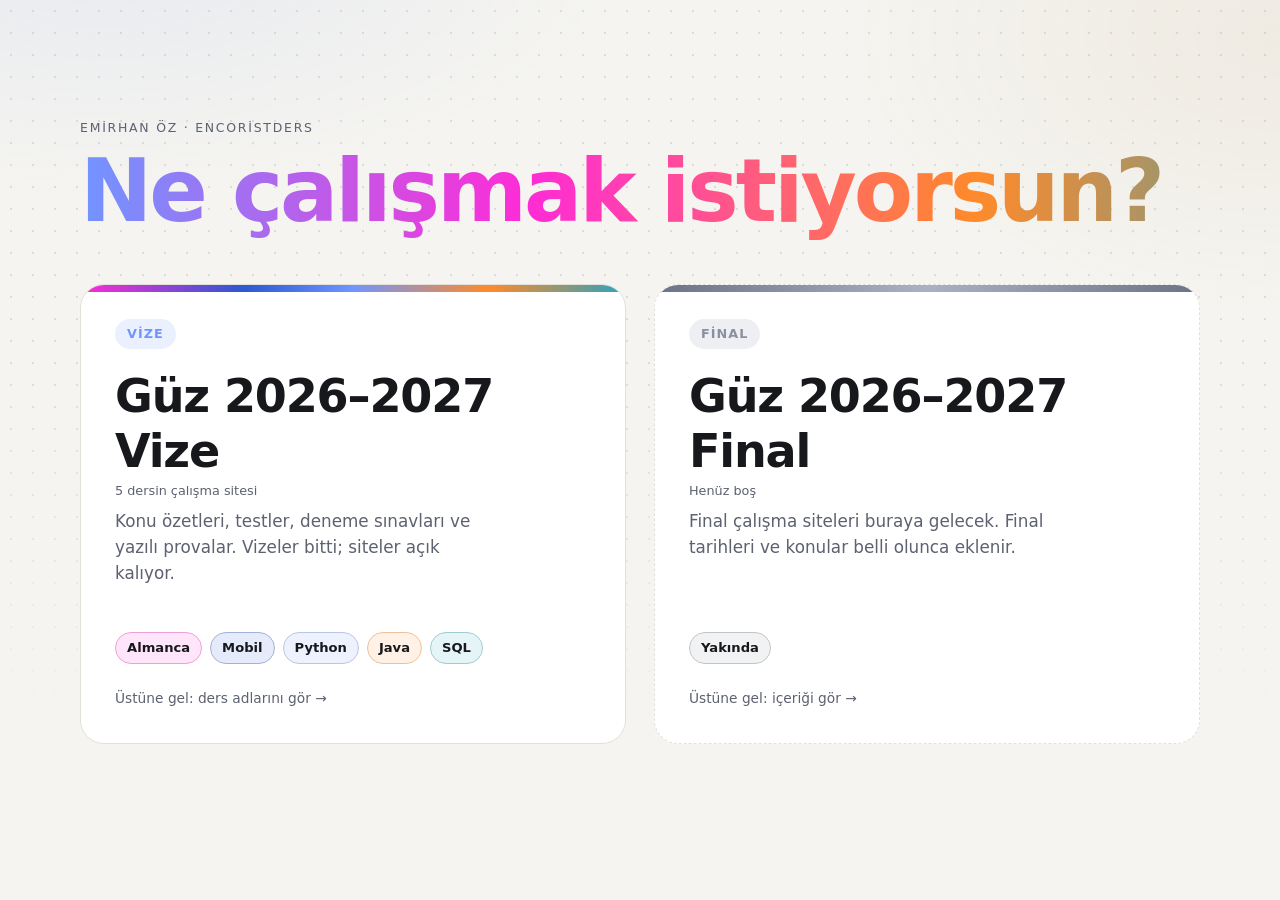
==== commit 238f9c1f: "EncoristDers: ana menü kartlarındaki Vize/Final yazıları kaldırıldı; başlığa renk dalgası efekti Co-" ====
--- a/index.html
+++ b/index.html
@@ -168,23 +168,15 @@
   footer{width:min(1120px,92vw); margin:0 auto; padding:22px 0 30px; border-top:1px solid var(--line); color:var(--mute); font-size:.85rem}
 
   /* ---------- ana ekran: "Ne çalışmak istiyorsun?" ---------- */
-  :root{--shine:#9fb6ff; --shine2:#ffd28a}
-  @media (prefers-color-scheme: light){ :root{--shine:rgba(255,255,255,.92); --shine2:#c9d6ff} }
   .home{min-height:calc(100vh - 200px); display:flex; flex-direction:column; justify-content:center}
   .ask{font-size:clamp(2.6rem,7.2vw,5.4rem); line-height:1.02; letter-spacing:-.035em; margin:0 0 14px; font-weight:800;
     background:linear-gradient(90deg,var(--ink) 0 55%,color-mix(in srgb,var(--c1) 70%,var(--ink)) 80%,color-mix(in srgb,var(--c2) 80%,var(--ink)));
     -webkit-background-clip:text; background-clip:text; color:transparent; padding-bottom:.06em}
   .home .ask{margin-bottom:44px;
-    background:
-      linear-gradient(105deg, transparent 38%, var(--shine) 48%, var(--shine2) 50%, var(--shine) 52%, transparent 62%) 160% 0/250% 100% no-repeat,
-      linear-gradient(90deg,var(--ink) 0 55%,color-mix(in srgb,var(--c1) 70%,var(--ink)) 80%,color-mix(in srgb,var(--c2) 80%,var(--ink)));
+    background:linear-gradient(90deg,#7095ff,#ff2bd6,#ff8a2a,#2aa3bd,#5b84ff,#7095ff) 0 0/200% 100% repeat-x;
     -webkit-background-clip:text; background-clip:text; color:transparent;
-    animation:ask-shine 2s ease-in-out infinite}
-  @keyframes ask-shine{
-    0%{background-position:160% 0,0 0; filter:drop-shadow(0 0 0 transparent)}
-    50%{filter:drop-shadow(0 0 10px color-mix(in srgb,var(--c1) 40%,transparent))}
-    80%,100%{background-position:-60% 0,0 0; filter:drop-shadow(0 0 0 transparent)}
-  }
+    animation:ask-wave 6s linear infinite}
+  @keyframes ask-wave{ from{background-position:0 0} to{background-position:-200% 0} }
   @media (prefers-reduced-motion: reduce){ .home .ask{animation:none} }
   .big-grid{display:grid; gap:28px; grid-template-columns:repeat(2,minmax(0,1fr))}
   @media (max-width:760px){ .big-grid{grid-template-columns:1fr; gap:18px} a.card.big{height:360px} a.card.big .face{padding:26px} }
@@ -260,7 +252,6 @@
             <span class="hint">Üstüne gel: ders adlarını gör →</span>
           </div>
           <div class="face back" aria-hidden="true">
-            <span class="wm">Vize</span>
             <div class="ui-bar"><i class="on">Dersler</i><i>Genel Tekrar</i><i>Test</i></div>
             <div class="ui-body">
               <span class="b-title sm">Güz 2026–2027 · Vize</span>
@@ -286,7 +277,6 @@
             <span class="hint">Üstüne gel: içeriği gör →</span>
           </div>
           <div class="face back" aria-hidden="true">
-            <span class="wm">Final</span>
             <div class="ui-bar"><i class="on">Dersler</i><i>Genel Tekrar</i><i>Test</i></div>
             <div class="ui-body">
               <span class="b-title sm">Güz 2026–2027 · Final</span>
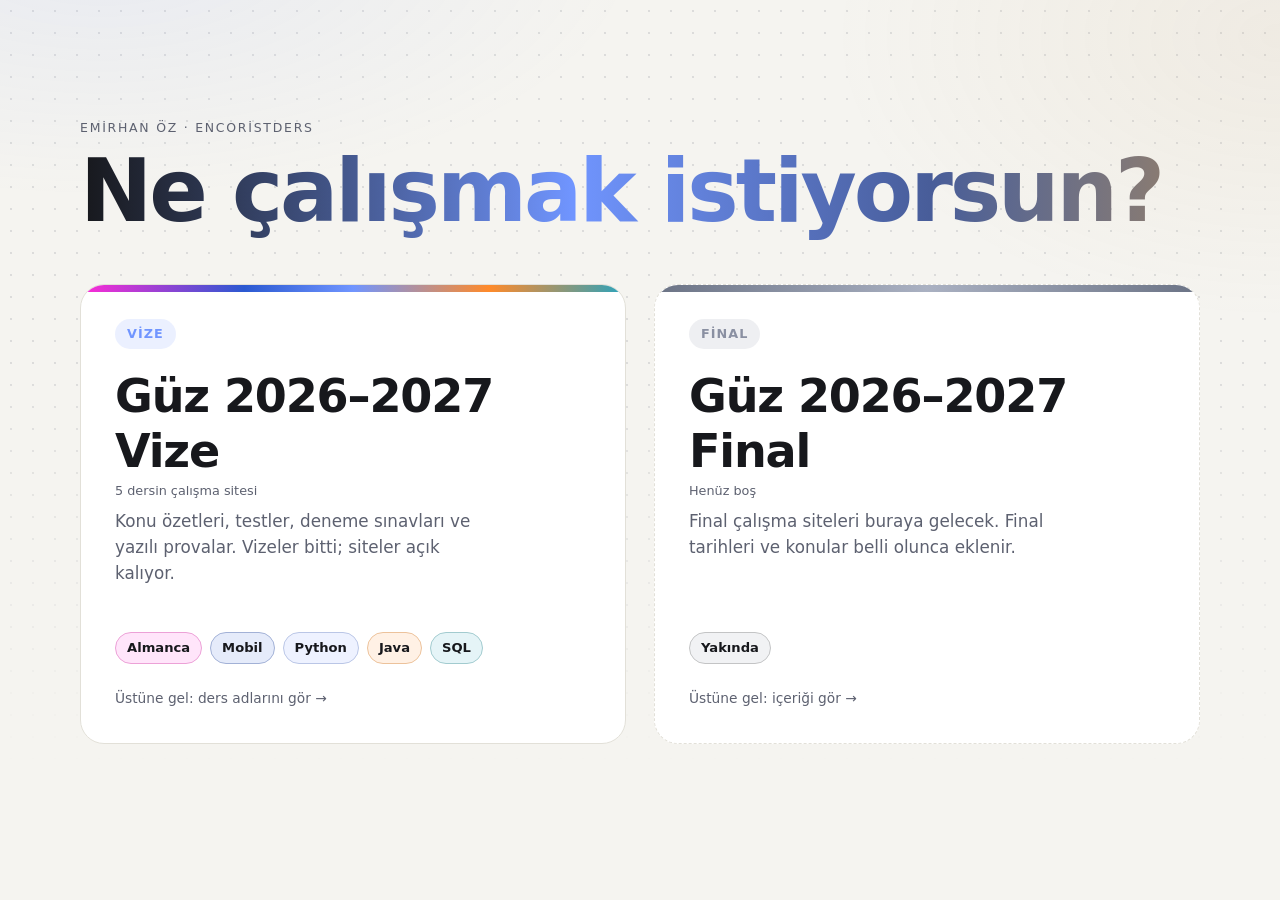
==== commit afa66bcf: "EncoristDers: renk dalgası site paletine uyarlandı (mavi + altın + yazı rengi) Co-Authored-By: Claud" ====
--- a/index.html
+++ b/index.html
@@ -173,9 +173,9 @@
     background:linear-gradient(90deg,var(--ink) 0 55%,color-mix(in srgb,var(--c1) 70%,var(--ink)) 80%,color-mix(in srgb,var(--c2) 80%,var(--ink)));
     -webkit-background-clip:text; background-clip:text; color:transparent; padding-bottom:.06em}
   .home .ask{margin-bottom:44px;
-    background:linear-gradient(90deg,#7095ff,#ff2bd6,#ff8a2a,#2aa3bd,#5b84ff,#7095ff) 0 0/200% 100% repeat-x;
+    background:linear-gradient(90deg,var(--ink),var(--c1) 22%,color-mix(in srgb,var(--c1) 55%,var(--ink)) 38%,var(--c2) 55%,color-mix(in srgb,var(--c2) 50%,var(--ink)) 72%,var(--c1) 86%,var(--ink)) 0 0/200% 100% repeat-x;
     -webkit-background-clip:text; background-clip:text; color:transparent;
-    animation:ask-wave 6s linear infinite}
+    animation:ask-wave 3.5s linear infinite}
   @keyframes ask-wave{ from{background-position:0 0} to{background-position:-200% 0} }
   @media (prefers-reduced-motion: reduce){ .home .ask{animation:none} }
   .big-grid{display:grid; gap:28px; grid-template-columns:repeat(2,minmax(0,1fr))}
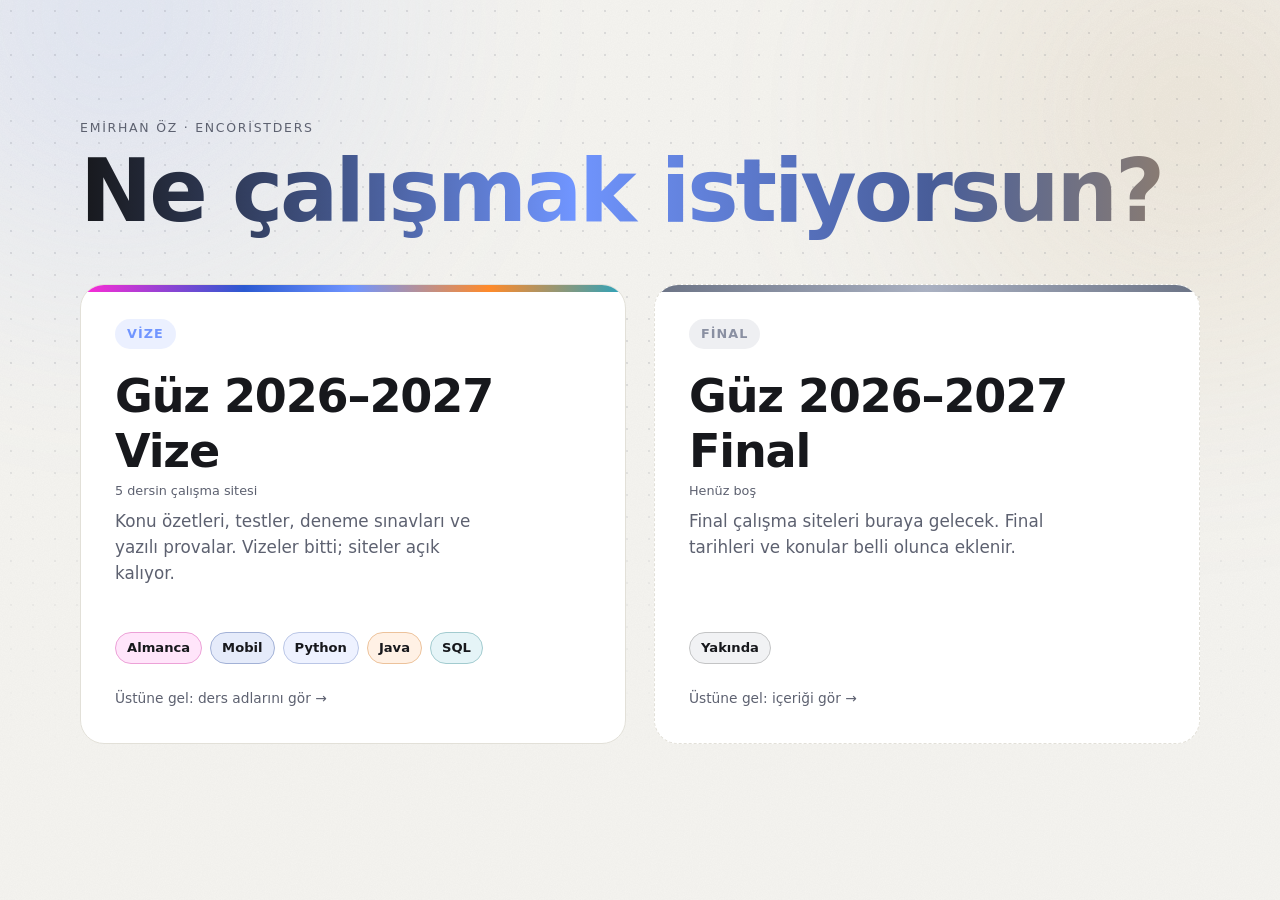
==== commit 021ffd34: "EncoristDers: arka plana gezinen mavi/altın ışıklar ve grain dokusu Co-Authored-By: Claude Opus 5.5 " ====
--- a/index.html
+++ b/index.html
@@ -110,15 +110,22 @@
   /* ---------- sayfa dolgusu: soluk doku + ek bölümler ---------- */
   body{position:relative; isolation:isolate}
   body::before{content:""; position:fixed; inset:0; z-index:-1; pointer-events:none;
-    background:
-      radial-gradient(60vw 40vh at 8% -6%, rgba(112,149,255,.09), transparent 70%),
-      radial-gradient(50vw 45vh at 100% 4%, rgba(180,138,73,.08), transparent 70%),
-      radial-gradient(rgba(140,146,160,.18) 1px, transparent 1.4px) 0 0/22px 22px;
-    background:
-      radial-gradient(60vw 40vh at 8% -6%, color-mix(in srgb, var(--c1) 9%, transparent), transparent 70%),
-      radial-gradient(50vw 45vh at 100% 4%, color-mix(in srgb, var(--c2) 8%, transparent), transparent 70%),
-      radial-gradient(color-mix(in srgb, var(--mute) 16%, transparent) 1px, transparent 1.4px) 0 0/22px 22px;
+    background:radial-gradient(color-mix(in srgb, var(--mute) 16%, transparent) 1px, transparent 1.4px) 0 0/22px 22px;
     -webkit-mask-image:linear-gradient(180deg,#000 0,#000 40%,transparent 85%); mask-image:linear-gradient(180deg,#000 0,#000 40%,transparent 85%)}
+  /* gezinen ışıklar */
+  .bg-orbs{position:fixed; inset:0; z-index:-2; pointer-events:none; overflow:hidden}
+  .bg-orbs i{position:absolute; width:62vmax; height:62vmax; border-radius:50%; filter:blur(70px); will-change:transform}
+  .bg-orbs i:nth-child(1){left:-22vmax; top:-30vmax; background:radial-gradient(closest-side, color-mix(in srgb, var(--c1) 17%, transparent), transparent);
+    animation:orb-a 26s ease-in-out infinite alternate}
+  .bg-orbs i:nth-child(2){right:-24vmax; top:-22vmax; background:radial-gradient(closest-side, color-mix(in srgb, var(--c2) 15%, transparent), transparent);
+    animation:orb-b 32s ease-in-out infinite alternate}
+  @keyframes orb-a{0%{transform:translate(0,0)} 50%{transform:translate(38vw,22vh)} 100%{transform:translate(12vw,48vh)}}
+  @keyframes orb-b{0%{transform:translate(0,0)} 50%{transform:translate(-34vw,30vh)} 100%{transform:translate(-8vw,52vh)}}
+  /* grain dokusu */
+  body::after{content:""; position:fixed; inset:0; z-index:-1; pointer-events:none; opacity:.07; mix-blend-mode:overlay;
+    background-image:url("data:image/svg+xml,%3Csvg xmlns='http://www.w3.org/2000/svg' width='180' height='180'%3E%3Cfilter id='n'%3E%3CfeTurbulence type='fractalNoise' baseFrequency='.85' numOctaves='3' stitchTiles='stitch'/%3E%3CfeColorMatrix values='0 0 0 0 .5 0 0 0 0 .5 0 0 0 0 .5 0 0 0 1 0'/%3E%3C/filter%3E%3Crect width='100%25' height='100%25' filter='url(%23n)'/%3E%3C/svg%3E")}
+  @media (prefers-color-scheme: light){ body::after{opacity:.09; mix-blend-mode:multiply} }
+  @media (prefers-reduced-motion: reduce){ .bg-orbs i{animation:none} }
   .lead{margin-bottom:22px}
   .stats{display:flex; flex-wrap:wrap; gap:8px; list-style:none; padding:0; margin:0 0 40px}
   .stats li{display:inline-flex; align-items:baseline; gap:6px; padding:6px 13px; border-radius:99px; font-size:.86rem; color:var(--mute);
@@ -237,6 +244,7 @@
 </script>
 </head>
 <body>
+<div class="bg-orbs" aria-hidden="true"><i></i><i></i></div>
 <main>
   <section class="home" id="home">
     <p class="eyebrow">Emirhan Öz · EncoristDers</p>
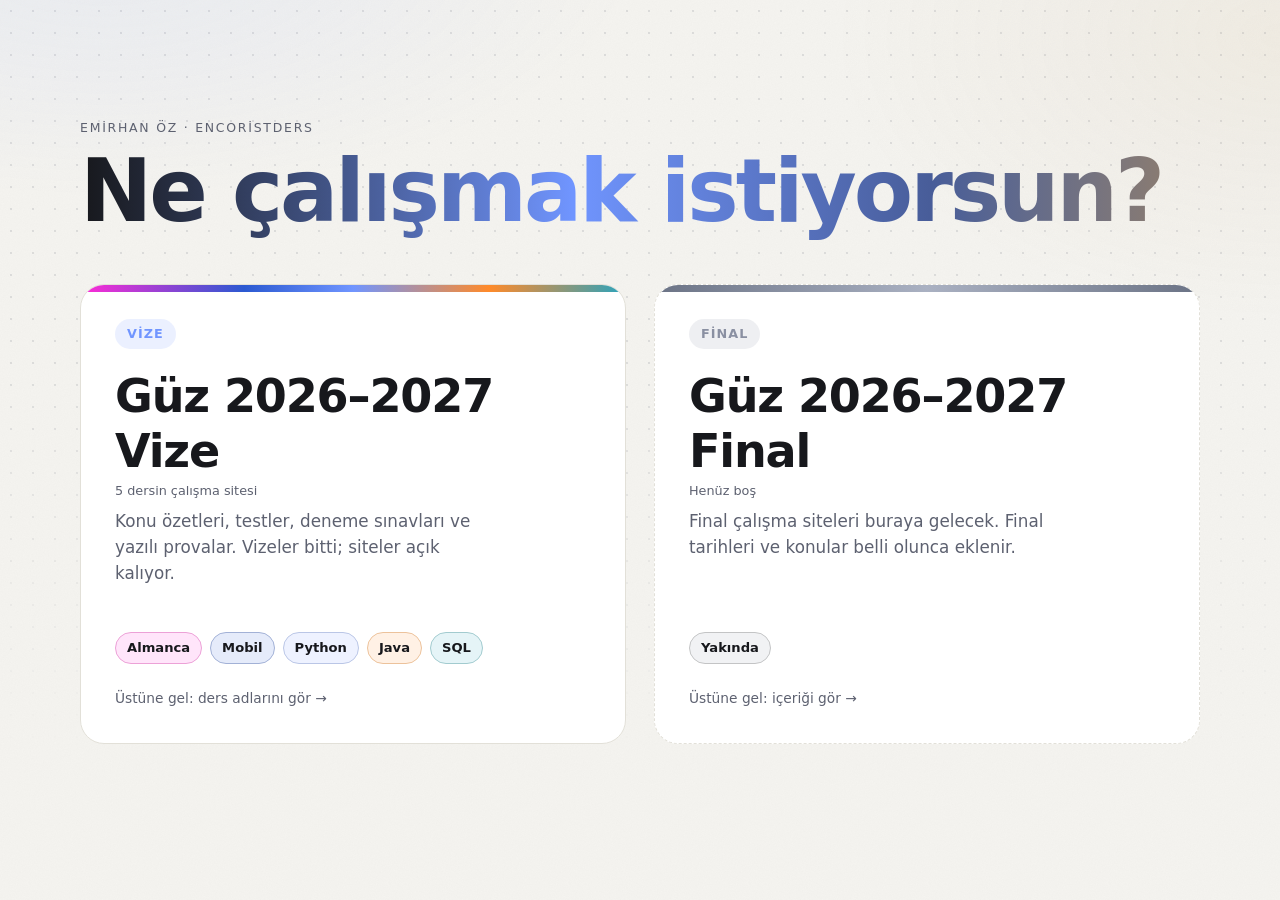
==== commit 5403d5a0: "EncoristDers: gezinen ışıklar kaldırıldı (FPS); grain blend-mode'suz hafifletildi Co-Authored-By: Cl" ====
--- a/index.html
+++ b/index.html
@@ -110,22 +110,15 @@
   /* ---------- sayfa dolgusu: soluk doku + ek bölümler ---------- */
   body{position:relative; isolation:isolate}
   body::before{content:""; position:fixed; inset:0; z-index:-1; pointer-events:none;
-    background:radial-gradient(color-mix(in srgb, var(--mute) 16%, transparent) 1px, transparent 1.4px) 0 0/22px 22px;
+    background:
+      radial-gradient(60vw 40vh at 8% -6%, color-mix(in srgb, var(--c1) 9%, transparent), transparent 70%),
+      radial-gradient(50vw 45vh at 100% 4%, color-mix(in srgb, var(--c2) 8%, transparent), transparent 70%),
+      radial-gradient(color-mix(in srgb, var(--mute) 16%, transparent) 1px, transparent 1.4px) 0 0/22px 22px;
     -webkit-mask-image:linear-gradient(180deg,#000 0,#000 40%,transparent 85%); mask-image:linear-gradient(180deg,#000 0,#000 40%,transparent 85%)}
-  /* gezinen ışıklar */
-  .bg-orbs{position:fixed; inset:0; z-index:-2; pointer-events:none; overflow:hidden}
-  .bg-orbs i{position:absolute; width:62vmax; height:62vmax; border-radius:50%; filter:blur(70px); will-change:transform}
-  .bg-orbs i:nth-child(1){left:-22vmax; top:-30vmax; background:radial-gradient(closest-side, color-mix(in srgb, var(--c1) 17%, transparent), transparent);
-    animation:orb-a 26s ease-in-out infinite alternate}
-  .bg-orbs i:nth-child(2){right:-24vmax; top:-22vmax; background:radial-gradient(closest-side, color-mix(in srgb, var(--c2) 15%, transparent), transparent);
-    animation:orb-b 32s ease-in-out infinite alternate}
-  @keyframes orb-a{0%{transform:translate(0,0)} 50%{transform:translate(38vw,22vh)} 100%{transform:translate(12vw,48vh)}}
-  @keyframes orb-b{0%{transform:translate(0,0)} 50%{transform:translate(-34vw,30vh)} 100%{transform:translate(-8vw,52vh)}}
   /* grain dokusu */
-  body::after{content:""; position:fixed; inset:0; z-index:-1; pointer-events:none; opacity:.07; mix-blend-mode:overlay;
+  body::after{content:""; position:fixed; inset:0; z-index:-1; pointer-events:none; opacity:.05;
     background-image:url("data:image/svg+xml,%3Csvg xmlns='http://www.w3.org/2000/svg' width='180' height='180'%3E%3Cfilter id='n'%3E%3CfeTurbulence type='fractalNoise' baseFrequency='.85' numOctaves='3' stitchTiles='stitch'/%3E%3CfeColorMatrix values='0 0 0 0 .5 0 0 0 0 .5 0 0 0 0 .5 0 0 0 1 0'/%3E%3C/filter%3E%3Crect width='100%25' height='100%25' filter='url(%23n)'/%3E%3C/svg%3E")}
-  @media (prefers-color-scheme: light){ body::after{opacity:.09; mix-blend-mode:multiply} }
-  @media (prefers-reduced-motion: reduce){ .bg-orbs i{animation:none} }
+  @media (prefers-color-scheme: light){ body::after{opacity:.06} }
   .lead{margin-bottom:22px}
   .stats{display:flex; flex-wrap:wrap; gap:8px; list-style:none; padding:0; margin:0 0 40px}
   .stats li{display:inline-flex; align-items:baseline; gap:6px; padding:6px 13px; border-radius:99px; font-size:.86rem; color:var(--mute);
@@ -244,7 +237,6 @@
 </script>
 </head>
 <body>
-<div class="bg-orbs" aria-hidden="true"><i></i><i></i></div>
 <main>
   <section class="home" id="home">
     <p class="eyebrow">Emirhan Öz · EncoristDers</p>
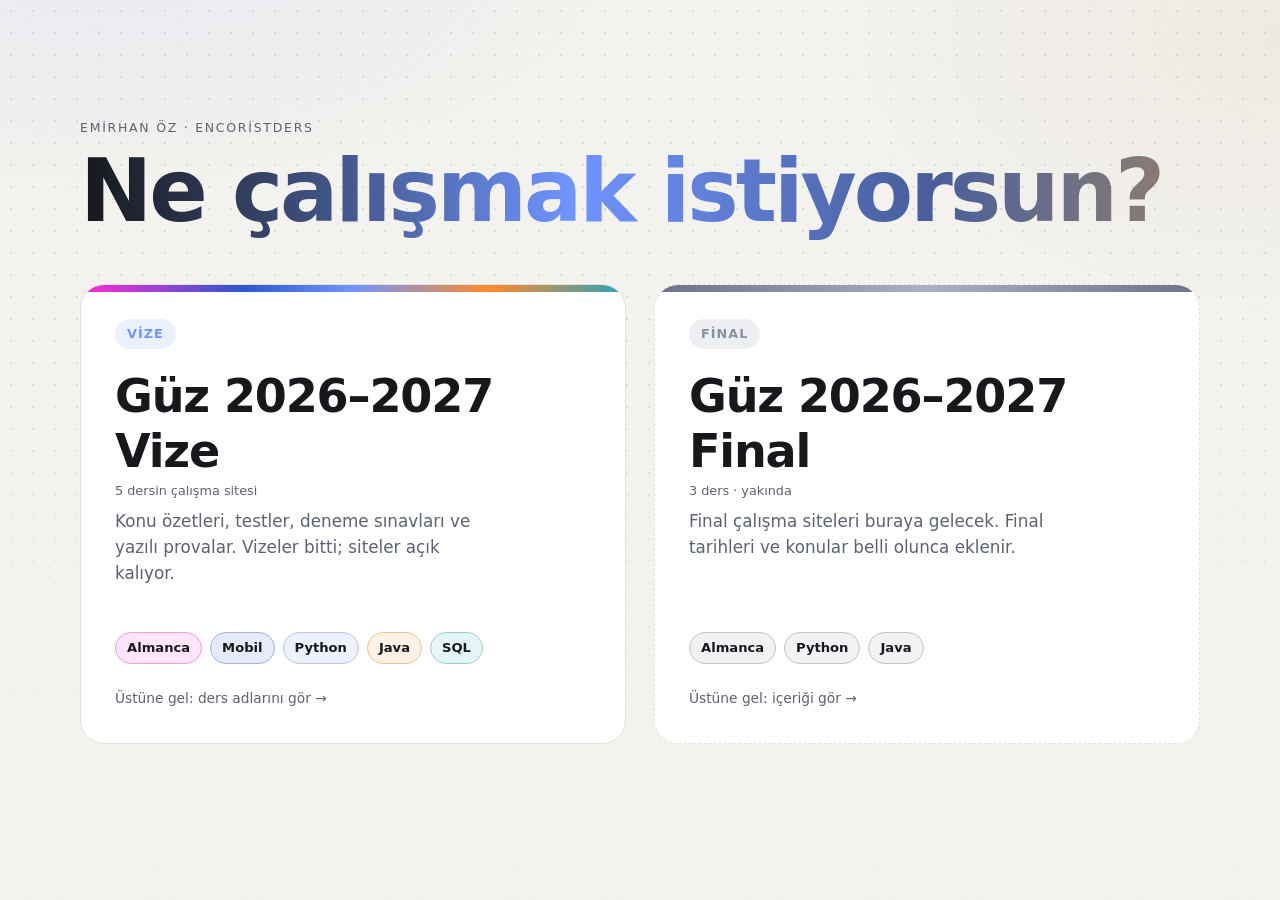
==== commit d19b0bc9: "EncoristDers: Final kartına Almanca, Python, Java (renksiz, yakında) eklendi Co-Authored-By: Claude " ====
--- a/index.html
+++ b/index.html
@@ -267,20 +267,24 @@
           </div>
         </div>
       </a>
-      <a class="card big fin" href="#final" aria-label="Güz 2026–2027 Final: henüz boş">
+      <a class="card big fin" href="#final" aria-label="Güz 2026–2027 Final: Almanca, Python ve Java, yakında">
         <div class="flip">
           <div class="face front">
             <span class="tag">Final</span>
-            <h2>Güz 2026–2027 Final<small>Henüz boş</small></h2>
+            <h2>Güz 2026–2027 Final<small>3 ders · yakında</small></h2>
             <p>Final çalışma siteleri buraya gelecek. Final tarihleri ve konular belli olunca eklenir.</p>
-            <div class="chips"><i style="--c:#8a90a2">Yakında</i></div>
+            <div class="chips"><i style="--c:#8a90a2">Almanca</i><i style="--c:#8a90a2">Python</i><i style="--c:#8a90a2">Java</i></div>
             <span class="hint">Üstüne gel: içeriği gör →</span>
           </div>
           <div class="face back" aria-hidden="true">
             <div class="ui-bar"><i class="on">Dersler</i><i>Genel Tekrar</i><i>Test</i></div>
             <div class="ui-body">
               <span class="b-title sm">Güz 2026–2027 · Final</span>
-              <div class="empty"><b>Henüz ders yok</b>Final siteleri eklendikçe ders adları burada listelenecek.</div>
+              <div class="rows">
+                <span style="--c:#8a90a2"><em>GER101</em>Almanca I<small>Yakında</small></span>
+                <span style="--c:#8a90a2"><em>MBP207</em>Görsel Programlama<small>Python · Yakında</small></span>
+                <span style="--c:#8a90a2"><em>MBP205</em>Nesne Tabanlı Programlama II<small>Java · Yakında</small></span>
+              </div>
               <span class="go">Final sayfasını aç →</span>
             </div>
           </div>
